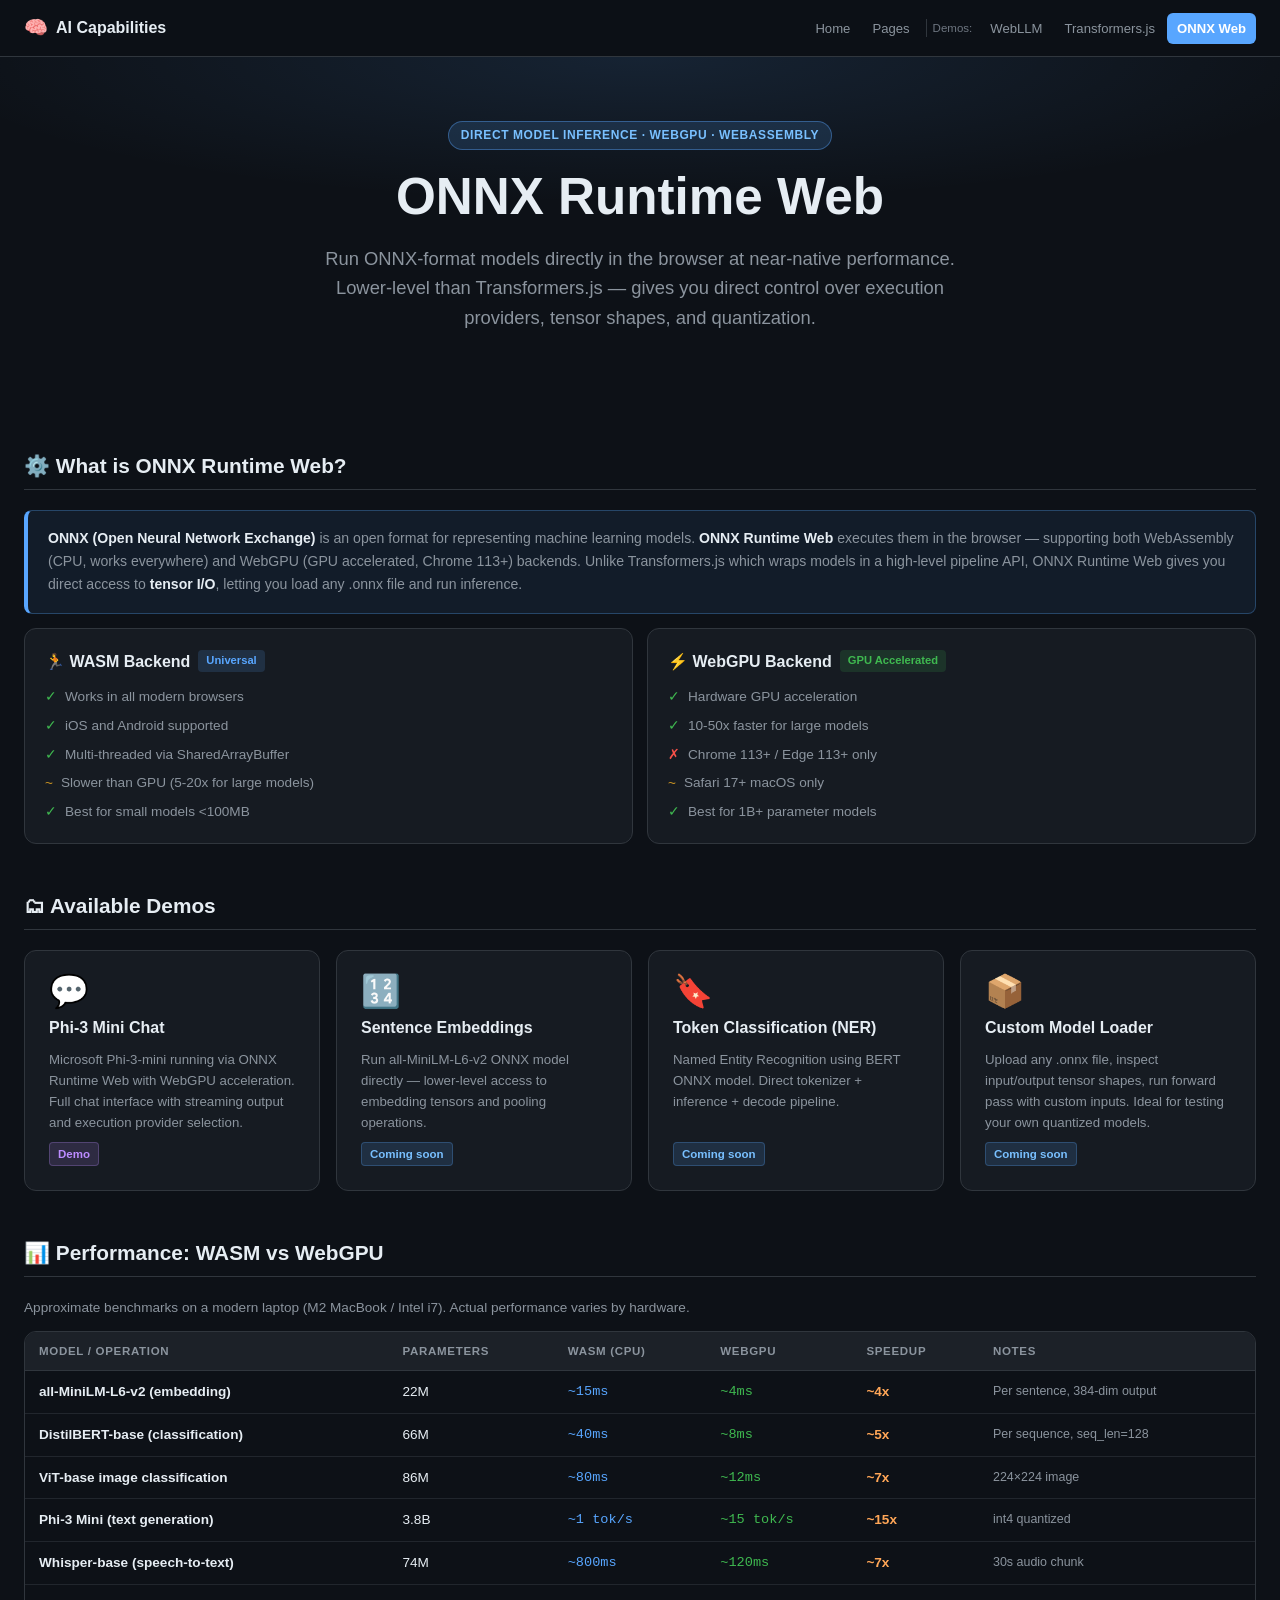
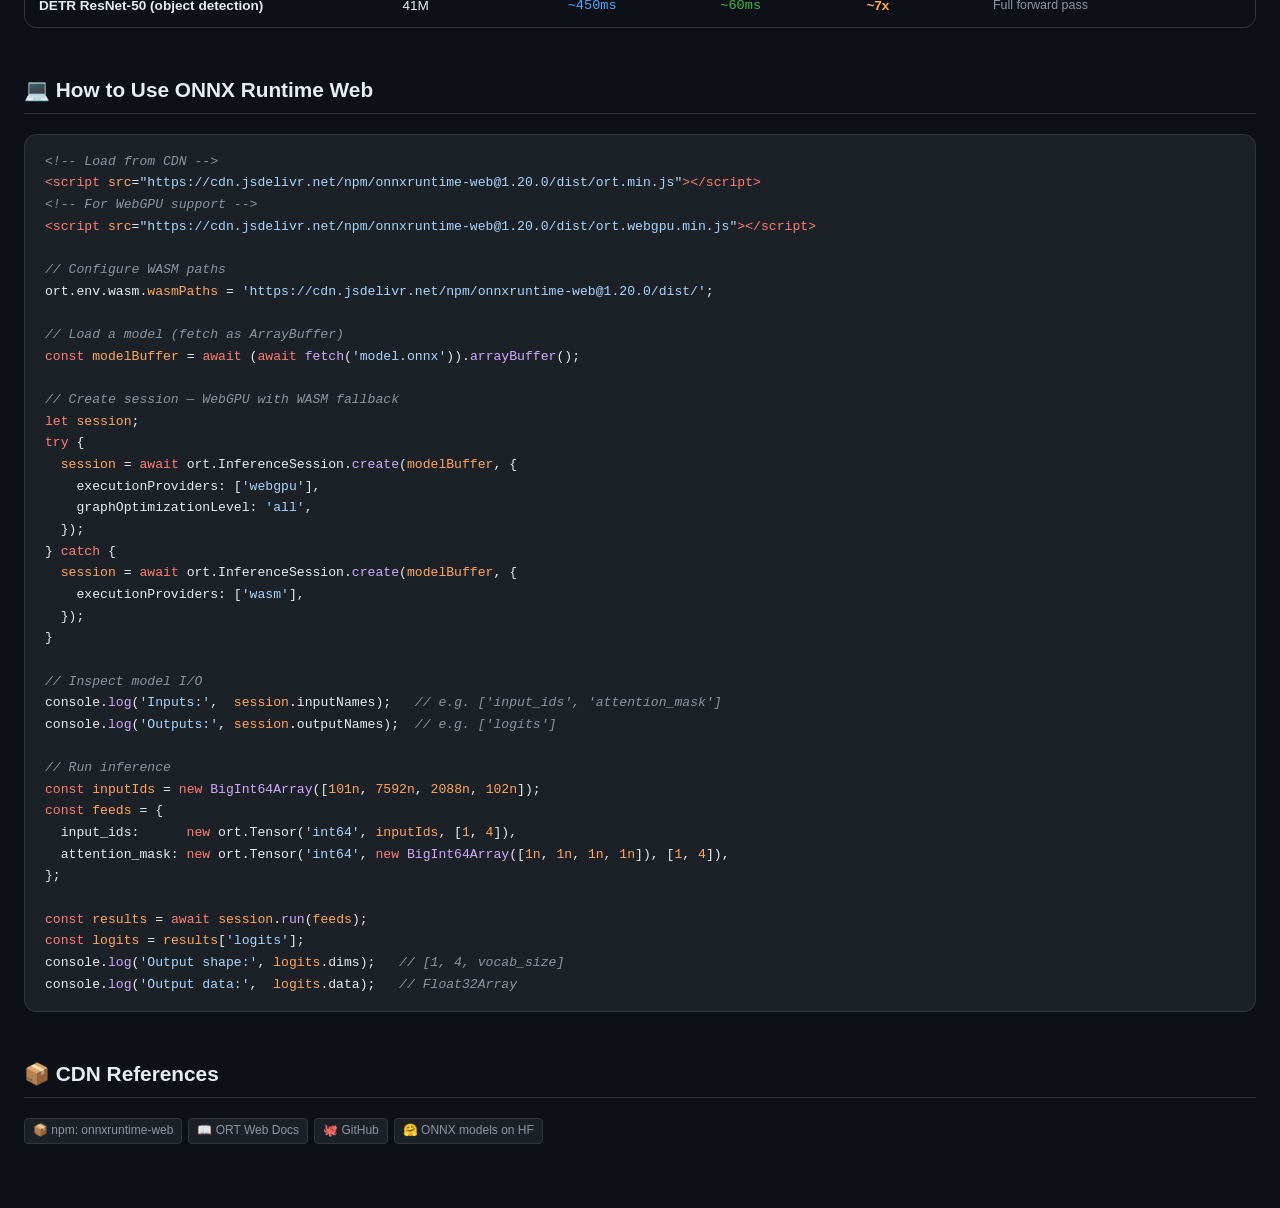
==== demos/onnx-web/index.html @ 5829d536 "Add exhaustive AI capabilities catalog — 120 models, browser demos, AGI roadmap - data/models.json: " ====
<!DOCTYPE html>
<html lang="en">
<head>
<meta charset="UTF-8">
<meta name="viewport" content="width=device-width, initial-scale=1.0">
<title>ONNX Runtime Web Demos — AI Capabilities</title>
<link rel="stylesheet" href="../../assets/css/styles.css">
<style>
  body { overflow-y: auto; }

  .provider-comparison {
    display: grid;
    grid-template-columns: 1fr 1fr;
    gap: 14px;
  }
  @media (max-width: 640px) { .provider-comparison { grid-template-columns: 1fr; } }

  .provider-card {
    background: var(--bg-card);
    border: 1px solid var(--border);
    border-radius: var(--radius-lg);
    padding: 20px;
  }
  .provider-card-title {
    font-size: 1rem;
    font-weight: 700;
    margin-bottom: 12px;
    display: flex;
    align-items: center;
    gap: 8px;
  }
  .provider-badge {
    display: inline-block;
    padding: 2px 8px;
    border-radius: 4px;
    font-size: .7rem;
    font-weight: 600;
  }
  .badge-wasm  { background: rgba(88,166,255,.15); color: var(--accent); }
  .badge-webgpu { background: rgba(63,185,80,.15); color: var(--green); }

  .perf-table-wrap {
    overflow-x: auto;
    border: 1px solid var(--border);
    border-radius: var(--radius-lg);
  }

  .perf-table {
    width: 100%;
    border-collapse: collapse;
    font-size: .85rem;
  }
  .perf-table thead th {
    background: var(--bg-card2);
    color: var(--text-muted);
    font-size: .72rem;
    font-weight: 600;
    text-transform: uppercase;
    letter-spacing: .06em;
    padding: 10px 14px;
    text-align: left;
    border-bottom: 1px solid var(--border);
    white-space: nowrap;
  }
  .perf-table tbody td {
    padding: 10px 14px;
    border-bottom: 1px solid var(--border-dim);
    color: var(--text);
    vertical-align: middle;
  }
  .perf-table tbody tr:last-child td { border-bottom: none; }
  .perf-table tbody tr:hover td { background: var(--bg-card2); }
  .perf-table td.op-col { font-weight: 600; }
  .perf-table td.wasm-col  { color: var(--accent); font-family: var(--mono); }
  .perf-table td.webgpu-col { color: var(--green); font-family: var(--mono); }
  .perf-table td.speedup-col { color: var(--orange); font-weight: 700; }

  .code-block pre {
    background: var(--bg-card2);
    border: 1px solid var(--border);
    border-radius: var(--radius-lg);
    padding: 16px 20px;
    overflow-x: auto;
    font-family: var(--mono);
    font-size: .82rem;
    color: var(--text);
    line-height: 1.65;
  }

  .kw   { color: #ff7b72; }
  .fn   { color: #d2a8ff; }
  .str  { color: #a5d6ff; }
  .cmt  { color: #8b949e; font-style: italic; }
  .var  { color: #ffa657; }
</style>
</head>
<body>

<nav class="navbar">
  <div class="navbar-inner">
    <a class="nav-brand" href="../../index.html">
      <span class="brand-icon">🧠</span> AI Capabilities
    </a>
    <div class="nav-links">
      <a class="nav-link" href="../../index.html">Home</a>
      <a class="nav-link" href="../../pages/">Pages</a>
      <span class="nav-demos-label">Demos:</span>
      <a class="nav-link" href="../webllm/index.html">WebLLM</a>
      <a class="nav-link" href="../transformers-js/index.html">Transformers.js</a>
      <a class="nav-link active" href="index.html">ONNX Web</a>
    </div>
  </div>
</nav>

<!-- Hero -->
<div class="hero">
  <div class="page-container" style="padding-top:0;padding-bottom:0">
    <div class="hero-badge">Direct Model Inference · WebGPU · WebAssembly</div>
    <h1 class="hero-title">ONNX Runtime Web</h1>
    <p class="hero-subtitle">
      Run ONNX-format models directly in the browser at near-native performance.
      Lower-level than Transformers.js — gives you direct control over execution providers,
      tensor shapes, and quantization.
    </p>
  </div>
</div>

<div class="page-container">

  <!-- What is ONNX Web -->
  <div class="section">
    <h2 class="section-title">⚙️ What is ONNX Runtime Web?</h2>
    <div class="info-box" style="margin-bottom:14px">
      <strong>ONNX (Open Neural Network Exchange)</strong> is an open format for representing machine learning models.
      <strong>ONNX Runtime Web</strong> executes them in the browser — supporting both
      WebAssembly (CPU, works everywhere) and WebGPU (GPU accelerated, Chrome 113+) backends.
      Unlike Transformers.js which wraps models in a high-level pipeline API, ONNX Runtime Web
      gives you direct access to <strong>tensor I/O</strong>, letting you load any .onnx file and run inference.
    </div>

    <div class="provider-comparison">
      <div class="provider-card">
        <div class="provider-card-title">
          <span>🏃 WASM Backend</span>
          <span class="provider-badge badge-wasm">Universal</span>
        </div>
        <ul style="list-style:none;display:flex;flex-direction:column;gap:7px">
          <li style="font-size:.85rem;color:var(--text-muted);display:flex;gap:8px"><span style="color:var(--green)">✓</span> Works in all modern browsers</li>
          <li style="font-size:.85rem;color:var(--text-muted);display:flex;gap:8px"><span style="color:var(--green)">✓</span> iOS and Android supported</li>
          <li style="font-size:.85rem;color:var(--text-muted);display:flex;gap:8px"><span style="color:var(--green)">✓</span> Multi-threaded via SharedArrayBuffer</li>
          <li style="font-size:.85rem;color:var(--text-muted);display:flex;gap:8px"><span style="color:var(--yellow)">~</span> Slower than GPU (5-20x for large models)</li>
          <li style="font-size:.85rem;color:var(--text-muted);display:flex;gap:8px"><span style="color:var(--green)">✓</span> Best for small models &lt;100MB</li>
        </ul>
      </div>

      <div class="provider-card">
        <div class="provider-card-title">
          <span>⚡ WebGPU Backend</span>
          <span class="provider-badge badge-webgpu">GPU Accelerated</span>
        </div>
        <ul style="list-style:none;display:flex;flex-direction:column;gap:7px">
          <li style="font-size:.85rem;color:var(--text-muted);display:flex;gap:8px"><span style="color:var(--green)">✓</span> Hardware GPU acceleration</li>
          <li style="font-size:.85rem;color:var(--text-muted);display:flex;gap:8px"><span style="color:var(--green)">✓</span> 10-50x faster for large models</li>
          <li style="font-size:.85rem;color:var(--text-muted);display:flex;gap:8px"><span style="color:var(--red)">✗</span> Chrome 113+ / Edge 113+ only</li>
          <li style="font-size:.85rem;color:var(--text-muted);display:flex;gap:8px"><span style="color:var(--yellow)">~</span> Safari 17+ macOS only</li>
          <li style="font-size:.85rem;color:var(--text-muted);display:flex;gap:8px"><span style="color:var(--green)">✓</span> Best for 1B+ parameter models</li>
        </ul>
      </div>
    </div>
  </div>

  <!-- Demos -->
  <div class="section">
    <h2 class="section-title">🗂 Available Demos</h2>
    <div class="card-grid">

      <div class="cat-card" style="cursor:pointer" onclick="location.href='phi-mini.html'">
        <div class="cat-card-icon">💬</div>
        <div class="cat-card-title">Phi-3 Mini Chat</div>
        <div class="cat-card-desc">
          Microsoft Phi-3-mini running via ONNX Runtime Web with WebGPU acceleration.
          Full chat interface with streaming output and execution provider selection.
        </div>
        <div class="cat-card-badge demo">Demo</div>
      </div>

      <a class="cat-card" href="#" onclick="return showCS('Sentence Embeddings')">
        <div class="cat-card-icon">🔢</div>
        <div class="cat-card-title">Sentence Embeddings</div>
        <div class="cat-card-desc">
          Run all-MiniLM-L6-v2 ONNX model directly — lower-level access to embedding tensors and pooling operations.
        </div>
        <div class="cat-card-badge">Coming soon</div>
      </a>

      <a class="cat-card" href="#" onclick="return showCS('Token Classification')">
        <div class="cat-card-icon">🔖</div>
        <div class="cat-card-title">Token Classification (NER)</div>
        <div class="cat-card-desc">
          Named Entity Recognition using BERT ONNX model. Direct tokenizer + inference + decode pipeline.
        </div>
        <div class="cat-card-badge">Coming soon</div>
      </a>

      <a class="cat-card" href="#" onclick="return showCS('Custom Model Loader')">
        <div class="cat-card-icon">📦</div>
        <div class="cat-card-title">Custom Model Loader</div>
        <div class="cat-card-desc">
          Upload any .onnx file, inspect input/output tensor shapes, run forward pass with custom inputs.
          Ideal for testing your own quantized models.
        </div>
        <div class="cat-card-badge">Coming soon</div>
      </a>

    </div>
  </div>

  <!-- Performance comparison table -->
  <div class="section">
    <h2 class="section-title">📊 Performance: WASM vs WebGPU</h2>
    <p style="font-size:.85rem;color:var(--text-muted);margin-bottom:12px">
      Approximate benchmarks on a modern laptop (M2 MacBook / Intel i7). Actual performance varies by hardware.
    </p>
    <div class="perf-table-wrap">
      <table class="perf-table">
        <thead>
          <tr>
            <th>Model / Operation</th>
            <th>Parameters</th>
            <th class="wasm-col">WASM (CPU)</th>
            <th class="webgpu-col">WebGPU</th>
            <th class="speedup-col">Speedup</th>
            <th>Notes</th>
          </tr>
        </thead>
        <tbody>
          <tr>
            <td class="op-col">all-MiniLM-L6-v2 (embedding)</td>
            <td>22M</td>
            <td class="wasm-col">~15ms</td>
            <td class="webgpu-col">~4ms</td>
            <td class="speedup-col">~4x</td>
            <td style="font-size:.78rem;color:var(--text-muted)">Per sentence, 384-dim output</td>
          </tr>
          <tr>
            <td class="op-col">DistilBERT-base (classification)</td>
            <td>66M</td>
            <td class="wasm-col">~40ms</td>
            <td class="webgpu-col">~8ms</td>
            <td class="speedup-col">~5x</td>
            <td style="font-size:.78rem;color:var(--text-muted)">Per sequence, seq_len=128</td>
          </tr>
          <tr>
            <td class="op-col">ViT-base image classification</td>
            <td>86M</td>
            <td class="wasm-col">~80ms</td>
            <td class="webgpu-col">~12ms</td>
            <td class="speedup-col">~7x</td>
            <td style="font-size:.78rem;color:var(--text-muted)">224×224 image</td>
          </tr>
          <tr>
            <td class="op-col">Phi-3 Mini (text generation)</td>
            <td>3.8B</td>
            <td class="wasm-col">~1 tok/s</td>
            <td class="webgpu-col">~15 tok/s</td>
            <td class="speedup-col">~15x</td>
            <td style="font-size:.78rem;color:var(--text-muted)">int4 quantized</td>
          </tr>
          <tr>
            <td class="op-col">Whisper-base (speech-to-text)</td>
            <td>74M</td>
            <td class="wasm-col">~800ms</td>
            <td class="webgpu-col">~120ms</td>
            <td class="speedup-col">~7x</td>
            <td style="font-size:.78rem;color:var(--text-muted)">30s audio chunk</td>
          </tr>
          <tr>
            <td class="op-col">DETR ResNet-50 (object detection)</td>
            <td>41M</td>
            <td class="wasm-col">~450ms</td>
            <td class="webgpu-col">~60ms</td>
            <td class="speedup-col">~7x</td>
            <td style="font-size:.78rem;color:var(--text-muted)">Full forward pass</td>
          </tr>
        </tbody>
      </table>
    </div>
  </div>

  <!-- Code snippet -->
  <div class="section">
    <h2 class="section-title">💻 How to Use ONNX Runtime Web</h2>

    <div class="code-block">
      <pre><span class="cmt">&lt;!-- Load from CDN --&gt;</span>
<span class="kw">&lt;script</span> <span class="var">src</span>=<span class="str">"https://cdn.jsdelivr.net/npm/onnxruntime-web@1.20.0/dist/ort.min.js"</span><span class="kw">&gt;&lt;/script&gt;</span>
<span class="cmt">&lt;!-- For WebGPU support --&gt;</span>
<span class="kw">&lt;script</span> <span class="var">src</span>=<span class="str">"https://cdn.jsdelivr.net/npm/onnxruntime-web@1.20.0/dist/ort.webgpu.min.js"</span><span class="kw">&gt;&lt;/script&gt;</span>

<span class="cmt">// Configure WASM paths</span>
ort.env.wasm.<span class="var">wasmPaths</span> = <span class="str">'https://cdn.jsdelivr.net/npm/onnxruntime-web@1.20.0/dist/'</span>;

<span class="cmt">// Load a model (fetch as ArrayBuffer)</span>
<span class="kw">const</span> <span class="var">modelBuffer</span> = <span class="kw">await</span> (<span class="kw">await</span> <span class="fn">fetch</span>(<span class="str">'model.onnx'</span>)).<span class="fn">arrayBuffer</span>();

<span class="cmt">// Create session — WebGPU with WASM fallback</span>
<span class="kw">let</span> <span class="var">session</span>;
<span class="kw">try</span> {
  <span class="var">session</span> = <span class="kw">await</span> ort.InferenceSession.<span class="fn">create</span>(<span class="var">modelBuffer</span>, {
    executionProviders: [<span class="str">'webgpu'</span>],
    graphOptimizationLevel: <span class="str">'all'</span>,
  });
} <span class="kw">catch</span> {
  <span class="var">session</span> = <span class="kw">await</span> ort.InferenceSession.<span class="fn">create</span>(<span class="var">modelBuffer</span>, {
    executionProviders: [<span class="str">'wasm'</span>],
  });
}

<span class="cmt">// Inspect model I/O</span>
console.<span class="fn">log</span>(<span class="str">'Inputs:'</span>,  <span class="var">session</span>.inputNames);   <span class="cmt">// e.g. ['input_ids', 'attention_mask']</span>
console.<span class="fn">log</span>(<span class="str">'Outputs:'</span>, <span class="var">session</span>.outputNames);  <span class="cmt">// e.g. ['logits']</span>

<span class="cmt">// Run inference</span>
<span class="kw">const</span> <span class="var">inputIds</span> = <span class="kw">new</span> <span class="fn">BigInt64Array</span>([<span class="var">101n</span>, <span class="var">7592n</span>, <span class="var">2088n</span>, <span class="var">102n</span>]);
<span class="kw">const</span> <span class="var">feeds</span> = {
  input_ids:      <span class="kw">new</span> ort.Tensor(<span class="str">'int64'</span>, <span class="var">inputIds</span>, [<span class="var">1</span>, <span class="var">4</span>]),
  attention_mask: <span class="kw">new</span> ort.Tensor(<span class="str">'int64'</span>, <span class="kw">new</span> <span class="fn">BigInt64Array</span>([<span class="var">1n</span>, <span class="var">1n</span>, <span class="var">1n</span>, <span class="var">1n</span>]), [<span class="var">1</span>, <span class="var">4</span>]),
};

<span class="kw">const</span> <span class="var">results</span> = <span class="kw">await</span> <span class="var">session</span>.<span class="fn">run</span>(<span class="var">feeds</span>);
<span class="kw">const</span> <span class="var">logits</span> = <span class="var">results</span>[<span class="str">'logits'</span>];
console.<span class="fn">log</span>(<span class="str">'Output shape:'</span>, <span class="var">logits</span>.dims);   <span class="cmt">// [1, 4, vocab_size]</span>
console.<span class="fn">log</span>(<span class="str">'Output data:'</span>,  <span class="var">logits</span>.data);   <span class="cmt">// Float32Array</span></pre>
    </div>
  </div>

  <!-- CDN links -->
  <div class="section">
    <h2 class="section-title">📦 CDN References</h2>
    <div class="link-row">
      <a class="link-chip" href="https://www.npmjs.com/package/onnxruntime-web" target="_blank">📦 npm: onnxruntime-web</a>
      <a class="link-chip" href="https://onnxruntime.ai/docs/tutorials/web/" target="_blank">📖 ORT Web Docs</a>
      <a class="link-chip" href="https://github.com/microsoft/onnxruntime" target="_blank">🐙 GitHub</a>
      <a class="link-chip" href="https://huggingface.co/models?library=onnx" target="_blank">🤗 ONNX models on HF</a>
    </div>
  </div>

</div>

<script>
function showCS(name) {
  alert(name + " demo coming soon!");
  return false;
}
</script>
</body>
</html>
---- assets/css/styles.css ----
/* ============================================================
   AI Capabilities Catalog — Global Stylesheet
   ============================================================ */

/* ---------- Reset & base ---------- */
*, *::before, *::after { box-sizing: border-box; margin: 0; padding: 0; }

:root {
  --bg:          #0d1117;
  --bg-card:     #161b22;
  --bg-card2:    #1c2128;
  --border:      #30363d;
  --border-dim:  #21262d;
  --accent:      #58a6ff;
  --accent2:     #79c0ff;
  --accent3:     #a5d6ff;
  --green:       #3fb950;
  --green-dim:   #238636;
  --red:         #f85149;
  --yellow:      #d29922;
  --purple:      #bc8cff;
  --orange:      #ffa657;
  --text:        #e6edf3;
  --text-muted:  #8b949e;
  --text-dim:    #6e7681;
  --radius:      8px;
  --radius-lg:   12px;
  --shadow:      0 4px 24px rgba(0,0,0,.5);
  --font:        -apple-system, BlinkMacSystemFont, "Segoe UI", Helvetica, Arial, sans-serif;
  --mono:        "SFMono-Regular", Consolas, "Liberation Mono", Menlo, monospace;
}

html { scroll-behavior: smooth; }

body {
  background: var(--bg);
  color: var(--text);
  font-family: var(--font);
  font-size: 14px;
  line-height: 1.6;
  min-height: 100vh;
}

a { color: var(--accent); text-decoration: none; }
a:hover { text-decoration: underline; color: var(--accent2); }

h1, h2, h3, h4, h5 { font-weight: 600; line-height: 1.3; }

/* ---------- Layout ---------- */
.page-container {
  max-width: 1440px;
  margin: 0 auto;
  padding: 0 24px 64px;
}

.section {
  margin-top: 48px;
}

.section-title {
  font-size: 1.3rem;
  font-weight: 600;
  color: var(--text);
  margin-bottom: 20px;
  padding-bottom: 10px;
  border-bottom: 1px solid var(--border);
  display: flex;
  align-items: center;
  gap: 8px;
}

/* ---------- Navbar ---------- */
.navbar {
  background: rgba(13,17,23,.95);
  border-bottom: 1px solid var(--border);
  backdrop-filter: blur(12px);
  position: sticky;
  top: 0;
  z-index: 100;
  padding: 0 24px;
}

.navbar-inner {
  max-width: 1440px;
  margin: 0 auto;
  display: flex;
  align-items: center;
  justify-content: space-between;
  height: 56px;
  gap: 16px;
}

.nav-brand {
  font-size: 1rem;
  font-weight: 700;
  color: var(--text);
  white-space: nowrap;
  text-decoration: none;
  display: flex;
  align-items: center;
  gap: 8px;
}

.nav-brand span.brand-icon { font-size: 1.2rem; }

.nav-links {
  display: flex;
  align-items: center;
  gap: 2px;
  flex-wrap: wrap;
  list-style: none;
}

.nav-link {
  color: var(--text-muted);
  font-size: .82rem;
  padding: 5px 10px;
  border-radius: 6px;
  transition: background .15s, color .15s;
  white-space: nowrap;
  text-decoration: none;
}

.nav-link:hover { background: var(--bg-card2); color: var(--text); text-decoration: none; }
.nav-link.active { background: var(--accent); color: #fff; font-weight: 600; }

.nav-demos-label {
  font-size: .72rem;
  color: var(--text-dim);
  padding: 0 6px;
  border-left: 1px solid var(--border);
  margin-left: 4px;
}

/* ---------- Hero ---------- */
.hero {
  padding: 64px 0 48px;
  text-align: center;
  background: radial-gradient(ellipse 80% 60% at 50% 0%, rgba(88,166,255,.12) 0%, transparent 70%);
}

.hero-badge {
  display: inline-block;
  background: rgba(88,166,255,.15);
  border: 1px solid rgba(88,166,255,.4);
  color: var(--accent2);
  font-size: .75rem;
  font-weight: 600;
  padding: 4px 12px;
  border-radius: 20px;
  margin-bottom: 16px;
  letter-spacing: .05em;
  text-transform: uppercase;
}

.hero-title {
  font-size: clamp(2rem, 5vw, 3.2rem);
  font-weight: 700;
  line-height: 1.2;
  margin-bottom: 16px;
}

.hero-subtitle {
  font-size: clamp(.95rem, 2vw, 1.15rem);
  color: var(--text-muted);
  max-width: 680px;
  margin: 0 auto 24px;
}

.hero-actions {
  display: flex;
  justify-content: center;
  gap: 12px;
  flex-wrap: wrap;
  margin-top: 24px;
}

.btn {
  display: inline-flex;
  align-items: center;
  gap: 6px;
  padding: 10px 20px;
  border-radius: var(--radius);
  font-size: .875rem;
  font-weight: 600;
  cursor: pointer;
  border: none;
  transition: filter .15s, transform .1s;
  text-decoration: none;
}

.btn:hover { filter: brightness(1.1); text-decoration: none; }
.btn:active { transform: scale(.97); }

.btn-primary { background: var(--accent); color: #fff; }
.btn-secondary { background: var(--bg-card2); color: var(--text); border: 1px solid var(--border); }

/* ---------- Text gradient ---------- */
.text-gradient {
  background: linear-gradient(135deg, var(--accent) 0%, var(--purple) 50%, var(--orange) 100%);
  -webkit-background-clip: text;
  -webkit-text-fill-color: transparent;
  background-clip: text;
}

/* ---------- Stats ---------- */
.stats-grid {
  display: grid;
  grid-template-columns: repeat(auto-fit, minmax(140px, 1fr));
  gap: 16px;
}

.stat-card {
  background: var(--bg-card);
  border: 1px solid var(--border);
  border-radius: var(--radius-lg);
  padding: 20px 16px;
  text-align: center;
  transition: border-color .2s;
}

.stat-card:hover { border-color: var(--accent); }

.stat-number {
  font-size: 2rem;
  font-weight: 700;
  color: var(--accent);
  line-height: 1;
  margin-bottom: 6px;
}

.stat-label {
  font-size: .78rem;
  color: var(--text-muted);
  text-transform: uppercase;
  letter-spacing: .05em;
}

/* ---------- Card grid (quick access) ---------- */
.card-grid {
  display: grid;
  grid-template-columns: repeat(auto-fill, minmax(240px, 1fr));
  gap: 16px;
}

.cat-card {
  background: var(--bg-card);
  border: 1px solid var(--border);
  border-radius: var(--radius-lg);
  padding: 24px;
  transition: border-color .2s, transform .15s;
  text-decoration: none;
  display: flex;
  flex-direction: column;
  gap: 8px;
}

.cat-card:hover { border-color: var(--accent); transform: translateY(-2px); text-decoration: none; }

.cat-card-icon { font-size: 2rem; line-height: 1; }
.cat-card-title { font-size: 1rem; font-weight: 600; color: var(--text); }
.cat-card-desc { font-size: .83rem; color: var(--text-muted); }
.cat-card-badge {
  margin-top: auto;
  align-self: flex-start;
  font-size: .72rem;
  font-weight: 600;
  padding: 2px 8px;
  border-radius: 4px;
  background: rgba(88,166,255,.15);
  color: var(--accent2);
  border: 1px solid rgba(88,166,255,.25);
}
.cat-card-badge.demo { background: rgba(188,140,255,.15); color: var(--purple); border-color: rgba(188,140,255,.25); }
.cat-card-badge.green { background: rgba(63,185,80,.15); color: var(--green); border-color: rgba(63,185,80,.25); }

/* ---------- Filters ---------- */
.filter-bar {
  background: var(--bg-card);
  border: 1px solid var(--border);
  border-radius: var(--radius-lg);
  padding: 16px 20px;
  display: flex;
  flex-wrap: wrap;
  gap: 16px;
  align-items: center;
}

.filter-section {
  display: flex;
  align-items: center;
  gap: 8px;
  flex-wrap: wrap;
}

.filter-label {
  font-size: .75rem;
  font-weight: 600;
  color: var(--text-muted);
  text-transform: uppercase;
  letter-spacing: .06em;
  white-space: nowrap;
}

.filter-chips {
  display: flex;
  gap: 6px;
  flex-wrap: wrap;
}

.filter-chip {
  background: var(--bg-card2);
  border: 1px solid var(--border);
  color: var(--text-muted);
  font-size: .78rem;
  font-weight: 500;
  padding: 4px 12px;
  border-radius: 20px;
  cursor: pointer;
  transition: all .15s;
  user-select: none;
}

.filter-chip:hover { border-color: var(--accent); color: var(--accent); }
.filter-chip.active { background: var(--accent); border-color: var(--accent); color: #fff; font-weight: 600; }

.search-wrapper {
  margin-left: auto;
  position: relative;
}

.search-wrapper::before {
  content: "⌕";
  position: absolute;
  left: 10px;
  top: 50%;
  transform: translateY(-50%);
  color: var(--text-dim);
  font-size: 1rem;
  pointer-events: none;
}

.search-input {
  background: var(--bg-card2);
  border: 1px solid var(--border);
  color: var(--text);
  font-size: .875rem;
  padding: 7px 12px 7px 30px;
  border-radius: var(--radius);
  width: 220px;
  transition: border-color .15s;
  font-family: var(--font);
}

.search-input::placeholder { color: var(--text-dim); }
.search-input:focus { outline: none; border-color: var(--accent); }

/* ---------- Table ---------- */
.table-wrapper {
  overflow-x: auto;
  border: 1px solid var(--border);
  border-radius: var(--radius-lg);
}

.catalog-table {
  width: 100%;
  border-collapse: collapse;
  font-size: .82rem;
}

.catalog-table thead th {
  background: var(--bg-card2);
  color: var(--text-muted);
  font-weight: 600;
  font-size: .72rem;
  text-transform: uppercase;
  letter-spacing: .06em;
  padding: 11px 14px;
  text-align: left;
  border-bottom: 1px solid var(--border);
  white-space: nowrap;
  position: sticky;
  top: 56px;
  z-index: 10;
  cursor: pointer;
  user-select: none;
}

.catalog-table thead th:hover { color: var(--text); background: var(--bg-card); }
.catalog-table thead th .sort-icon { margin-left: 4px; opacity: .4; }
.catalog-table thead th.sort-asc .sort-icon, .catalog-table thead th.sort-desc .sort-icon { opacity: 1; color: var(--accent); }

.catalog-table tbody tr { border-bottom: 1px solid var(--border-dim); transition: background .1s; }
.catalog-table tbody tr:last-child { border-bottom: none; }
.catalog-table tbody tr:hover { background: var(--bg-card2); }

.catalog-table td {
  padding: 10px 14px;
  vertical-align: top;
  color: var(--text);
}

.catalog-table td .model-name { font-weight: 600; color: var(--text); }
.catalog-table td .model-org  { font-size: .78rem; color: var(--text-muted); margin-top: 2px; }
.catalog-table td .model-desc { font-size: .78rem; color: var(--text-dim); margin-top: 2px; max-width: 280px; }

.catalog-table td code {
  font-family: var(--mono);
  font-size: .78rem;
  background: var(--bg-card2);
  padding: 1px 5px;
  border-radius: 4px;
  color: var(--orange);
}

/* ---------- Tags ---------- */
.tag {
  display: inline-block;
  font-size: .7rem;
  font-weight: 600;
  padding: 2px 7px;
  border-radius: 4px;
  margin: 1px 2px 1px 0;
  vertical-align: middle;
  white-space: nowrap;
}

.tag-open-source { background: rgba(63,185,80,.18); color: #56d364; border: 1px solid rgba(63,185,80,.35); }
.tag-proprietary  { background: rgba(248,81,73,.15); color: #ff7b72; border: 1px solid rgba(248,81,73,.3); }
.tag-mobile       { background: rgba(88,166,255,.15); color: var(--accent2); border: 1px solid rgba(88,166,255,.3); }
.tag-desktop      { background: rgba(188,140,255,.15); color: var(--purple); border: 1px solid rgba(188,140,255,.3); }
.tag-datacenter   { background: rgba(255,166,87,.15); color: var(--orange); border: 1px solid rgba(255,166,87,.3); }
.tag-edge         { background: rgba(210,153,34,.18); color: #e3b341; border: 1px solid rgba(210,153,34,.3); }
.tag-api          { background: rgba(139,148,158,.15); color: #c9d1d9; border: 1px solid rgba(139,148,158,.3); }

/* ---------- Badges ---------- */
.badge-yes { color: var(--green); font-weight: 700; }
.badge-no  { color: var(--text-dim); }
.badge-partial { color: var(--yellow); font-weight: 600; }

/* ---------- Info / warning boxes ---------- */
.info-box {
  background: rgba(88,166,255,.08);
  border: 1px solid rgba(88,166,255,.3);
  border-left: 4px solid var(--accent);
  border-radius: var(--radius);
  padding: 16px 20px;
  font-size: .88rem;
  color: var(--text-muted);
  line-height: 1.65;
}

.warn-box {
  background: rgba(248,81,73,.08);
  border: 1px solid rgba(248,81,73,.3);
  border-left: 4px solid var(--red);
  border-radius: var(--radius);
  padding: 16px 20px;
  font-size: .88rem;
  color: var(--text-muted);
}

.warn-box strong, .info-box strong { color: var(--text); }

.tip-box {
  background: rgba(63,185,80,.07);
  border: 1px solid rgba(63,185,80,.3);
  border-left: 4px solid var(--green);
  border-radius: var(--radius);
  padding: 16px 20px;
  font-size: .88rem;
  color: var(--text-muted);
}

/* ---------- Feature card grid ---------- */
.feature-grid {
  display: grid;
  grid-template-columns: repeat(auto-fill, minmax(200px, 1fr));
  gap: 16px;
}

.feature-card {
  background: var(--bg-card);
  border: 1px solid var(--border);
  border-radius: var(--radius-lg);
  padding: 20px;
}

.feature-card-icon { font-size: 1.8rem; margin-bottom: 10px; }
.feature-card-title { font-weight: 600; margin-bottom: 6px; font-size: .95rem; }
.feature-card-desc { font-size: .82rem; color: var(--text-muted); line-height: 1.5; }

/* ---------- Two-column comparison ---------- */
.compare-grid {
  display: grid;
  grid-template-columns: 1fr 1fr;
  gap: 16px;
}

@media (max-width: 640px) { .compare-grid { grid-template-columns: 1fr; } }

.compare-col {
  background: var(--bg-card);
  border: 1px solid var(--border);
  border-radius: var(--radius-lg);
  padding: 20px;
}

.compare-col h3 { margin-bottom: 12px; font-size: 1rem; }
.compare-col ul { list-style: none; display: flex; flex-direction: column; gap: 7px; }
.compare-col ul li { font-size: .85rem; color: var(--text-muted); display: flex; align-items: flex-start; gap: 8px; }
.compare-col ul li::before { content: "•"; color: var(--accent); flex-shrink: 0; margin-top: 1px; }

/* ---------- Hardware tier table ---------- */
.tier-table {
  width: 100%;
  border-collapse: collapse;
  font-size: .85rem;
}

.tier-table th, .tier-table td {
  padding: 10px 14px;
  text-align: left;
  border-bottom: 1px solid var(--border-dim);
}

.tier-table th {
  background: var(--bg-card2);
  font-size: .72rem;
  font-weight: 600;
  text-transform: uppercase;
  letter-spacing: .05em;
  color: var(--text-muted);
}

.tier-table tr:hover td { background: var(--bg-card2); }
.tier-table td:first-child { font-weight: 600; color: var(--accent); }

/* ---------- Pipeline diagram ---------- */
.pipeline {
  display: flex;
  flex-direction: column;
  gap: 4px;
}

.pipeline-layer {
  background: var(--bg-card);
  border: 1px solid var(--border);
  border-radius: var(--radius);
  padding: 14px 18px;
  display: flex;
  align-items: flex-start;
  gap: 16px;
}

.pipeline-layer-num {
  background: var(--accent);
  color: #fff;
  font-size: .72rem;
  font-weight: 700;
  width: 24px;
  height: 24px;
  border-radius: 50%;
  display: flex;
  align-items: center;
  justify-content: center;
  flex-shrink: 0;
  margin-top: 1px;
}

.pipeline-layer-title { font-weight: 600; font-size: .92rem; margin-bottom: 4px; }
.pipeline-layer-desc  { font-size: .82rem; color: var(--text-muted); }
.pipeline-layer-models { display: flex; flex-wrap: wrap; gap: 5px; margin-top: 8px; }

.pipeline-arrow {
  text-align: center;
  color: var(--text-dim);
  font-size: 1.2rem;
  line-height: 1;
  margin: 2px 0;
}

/* ---------- Capability table (AGI roadmap) ---------- */
.cap-table {
  width: 100%;
  border-collapse: collapse;
  font-size: .85rem;
}

.cap-table th {
  background: var(--bg-card2);
  font-size: .72rem;
  font-weight: 600;
  text-transform: uppercase;
  letter-spacing: .05em;
  color: var(--text-muted);
  padding: 10px 14px;
  text-align: left;
  border-bottom: 1px solid var(--border);
}

.cap-table td {
  padding: 10px 14px;
  border-bottom: 1px solid var(--border-dim);
  vertical-align: top;
  color: var(--text);
}

.cap-table tr:hover td { background: var(--bg-card2); }
.cap-table td:first-child { font-weight: 600; }
.cap-table td.limitation { color: var(--text-muted); font-size: .8rem; }

/* ---------- Gap cards ---------- */
.gap-grid {
  display: grid;
  grid-template-columns: repeat(auto-fill, minmax(260px, 1fr));
  gap: 14px;
}

.gap-card {
  background: rgba(248,81,73,.06);
  border: 1px solid rgba(248,81,73,.2);
  border-radius: var(--radius);
  padding: 16px 18px;
}

.gap-card-title { font-weight: 600; color: var(--red); margin-bottom: 6px; font-size: .92rem; }
.gap-card-desc  { font-size: .82rem; color: var(--text-muted); line-height: 1.5; }

/* ---------- Research cards ---------- */
.research-grid {
  display: grid;
  grid-template-columns: repeat(auto-fill, minmax(220px, 1fr));
  gap: 14px;
}

.research-card {
  background: rgba(188,140,255,.06);
  border: 1px solid rgba(188,140,255,.2);
  border-radius: var(--radius);
  padding: 16px 18px;
}

.research-card-title { font-weight: 600; color: var(--purple); margin-bottom: 6px; font-size: .9rem; }
.research-card-desc  { font-size: .82rem; color: var(--text-muted); line-height: 1.5; }

/* ---------- Loading / empty ---------- */
.loading-spinner {
  text-align: center;
  padding: 48px;
  color: var(--text-muted);
  font-size: .9rem;
}

.loading-spinner::before {
  content: "";
  display: block;
  width: 32px;
  height: 32px;
  border: 3px solid var(--border);
  border-top-color: var(--accent);
  border-radius: 50%;
  animation: spin .7s linear infinite;
  margin: 0 auto 12px;
}

@keyframes spin { to { transform: rotate(360deg); } }

.empty-state {
  text-align: center;
  padding: 64px 24px;
  color: var(--text-muted);
}

.empty-state .empty-icon { font-size: 3rem; margin-bottom: 12px; }
.empty-state p { font-size: .9rem; }

/* ---------- Footer ---------- */
.footer {
  margin-top: 80px;
  border-top: 1px solid var(--border);
  padding: 32px 24px;
  text-align: center;
  color: var(--text-dim);
  font-size: .8rem;
  max-width: 1440px;
  margin-left: auto;
  margin-right: auto;
}

.footer a { color: var(--text-muted); }
.footer a:hover { color: var(--accent); }

/* ---------- Mission text ---------- */
.mission-text {
  max-width: 840px;
  line-height: 1.8;
  color: var(--text-muted);
  font-size: .92rem;
}

.mission-text p + p { margin-top: 14px; }

/* ---------- Inline link chips ---------- */
.link-row { display: flex; flex-wrap: wrap; gap: 6px; }
.link-chip {
  display: inline-flex;
  align-items: center;
  gap: 4px;
  font-size: .75rem;
  padding: 2px 8px;
  border-radius: 4px;
  background: var(--bg-card2);
  border: 1px solid var(--border);
  color: var(--text-muted);
  text-decoration: none;
  transition: border-color .15s, color .15s;
}
.link-chip:hover { border-color: var(--accent); color: var(--accent); text-decoration: none; }

/* ============================================================
   Demo-specific styles (webllm / transformers-js / onnx-web)
   ============================================================ */

/* ---------- Demo layout ---------- */
.demo-layout {
  display: flex;
  height: calc(100vh - 56px);
  overflow: hidden;
}

.demo-sidebar {
  width: 300px;
  min-width: 260px;
  flex-shrink: 0;
  background: var(--bg-card);
  border-right: 1px solid var(--border);
  display: flex;
  flex-direction: column;
  overflow-y: auto;
  padding: 16px;
  gap: 14px;
}

.demo-main {
  flex: 1;
  display: flex;
  flex-direction: column;
  overflow: hidden;
  min-width: 0;
}

/* ---------- Model select section ---------- */
.model-select-section { display: flex; flex-direction: column; gap: 8px; }

.model-select {
  width: 100%;
  background: var(--bg-card2);
  border: 1px solid var(--border);
  border-radius: var(--radius);
  color: var(--text);
  padding: 8px 10px;
  font-size: .85rem;
  font-family: var(--font);
  outline: none;
  cursor: pointer;
  transition: border-color .15s;
  appearance: none;
  background-image: url("data:image/svg+xml,%3Csvg xmlns='http://www.w3.org/2000/svg' width='12' height='8' viewBox='0 0 12 8'%3E%3Cpath d='M1 1l5 5 5-5' stroke='%238b949e' stroke-width='1.5' fill='none' stroke-linecap='round'/%3E%3C/svg%3E");
  background-repeat: no-repeat;
  background-position: right 10px center;
  padding-right: 28px;
}
.model-select:focus { border-color: var(--accent); }
.model-select option { background: var(--bg-card); }

.load-btn {
  width: 100%;
  padding: 9px 14px;
  background: var(--accent);
  color: #fff;
  border: none;
  border-radius: var(--radius);
  font-family: var(--font);
  font-size: .875rem;
  font-weight: 600;
  cursor: pointer;
  transition: filter .15s;
  display: flex;
  align-items: center;
  justify-content: center;
  gap: 6px;
}
.load-btn:hover:not(:disabled) { filter: brightness(1.12); }
.load-btn:disabled { opacity: .4; cursor: not-allowed; }

/* ---------- Progress ---------- */
.progress-container { display: flex; flex-direction: column; gap: 5px; }

.progress-bar {
  width: 100%;
  height: 5px;
  background: var(--bg-card2);
  border-radius: 3px;
  overflow: hidden;
}

.progress-fill {
  height: 100%;
  background: linear-gradient(90deg, var(--accent), var(--purple));
  border-radius: 3px;
  transition: width .3s ease;
  width: 0%;
}

.progress-label {
  font-size: .75rem;
  color: var(--text-muted);
  white-space: nowrap;
  overflow: hidden;
  text-overflow: ellipsis;
}

/* ---------- Status row ---------- */
.status-row {
  display: flex;
  align-items: center;
  gap: 7px;
}

.status-dot {
  width: 8px;
  height: 8px;
  border-radius: 50%;
  background: var(--text-dim);
  flex-shrink: 0;
  transition: background .2s;
}
.status-dot.idle       { background: var(--text-dim); }
.status-dot.loading    { background: var(--yellow); animation: dot-pulse 1s infinite; }
.status-dot.ready      { background: var(--green); }
.status-dot.generating { background: var(--accent); animation: dot-pulse .7s infinite; }
.status-dot.error      { background: var(--red); }

@keyframes dot-pulse { 0%,100%{opacity:1} 50%{opacity:.3} }

.status-text { font-size: .82rem; color: var(--text-muted); }

/* ---------- Chat container ---------- */
.chat-container {
  display: flex;
  flex-direction: column;
  height: 100%;
  overflow: hidden;
}

.chat-messages {
  flex: 1;
  overflow-y: auto;
  padding: 16px;
  display: flex;
  flex-direction: column;
  gap: 12px;
}

.message {
  display: flex;
  flex-direction: column;
  max-width: 78%;
}
.message.user      { align-self: flex-end; align-items: flex-end; }
.message.assistant { align-self: flex-start; align-items: flex-start; }

.message-bubble {
  padding: 10px 14px;
  border-radius: 14px;
  font-size: .88rem;
  line-height: 1.65;
  word-break: break-word;
  white-space: pre-wrap;
}

.message.user .message-bubble {
  background: var(--accent);
  color: #fff;
  border-bottom-right-radius: 4px;
}
.message.assistant .message-bubble {
  background: var(--bg-card2);
  border: 1px solid var(--border);
  color: var(--text);
  border-bottom-left-radius: 4px;
}

.message-meta {
  font-size: .7rem;
  color: var(--text-dim);
  margin-top: 3px;
  padding: 0 3px;
}

/* Streaming cursor */
.typing-cursor::after {
  content: '▋';
  animation: cursor-blink .7s infinite;
  color: var(--accent);
}
@keyframes cursor-blink { 0%,100%{opacity:1} 50%{opacity:0} }

/* ---------- Chat input area ---------- */
.chat-input-area {
  display: flex;
  gap: 8px;
  align-items: flex-end;
  padding: 12px 16px;
  border-top: 1px solid var(--border);
  background: var(--bg-card);
}

.chat-input {
  flex: 1;
  max-height: 120px;
  min-height: 42px;
  background: var(--bg-card2);
  border: 1px solid var(--border);
  border-radius: var(--radius);
  color: var(--text);
  font-size: .875rem;
  font-family: var(--font);
  padding: 10px 12px;
  resize: none;
  outline: none;
  transition: border-color .15s;
  line-height: 1.5;
}
.chat-input:focus { border-color: var(--accent); }

.send-btn {
  width: 40px;
  height: 40px;
  background: var(--accent);
  color: #fff;
  border: none;
  border-radius: var(--radius);
  cursor: pointer;
  font-size: 1.1rem;
  flex-shrink: 0;
  transition: filter .15s;
  display: flex;
  align-items: center;
  justify-content: center;
}
.send-btn:hover:not(:disabled) { filter: brightness(1.15); }
.send-btn:disabled { opacity: .4; cursor: not-allowed; }

/* ---------- Token stats ---------- */
.token-stats-row { display: flex; flex-direction: column; gap: 5px; }

.token-stat {
  display: flex;
  justify-content: space-between;
  font-size: .78rem;
}
.token-stat span:first-child { color: var(--text-muted); }
.token-stat span:last-child  { color: var(--text); font-weight: 600; font-family: var(--mono); }

/* ---------- WebGPU warning ---------- */
.webgpu-warning {
  background: rgba(248,81,73,.07);
  border: 1px solid rgba(248,81,73,.3);
  border-radius: var(--radius);
  padding: 12px 14px;
  font-size: .82rem;
  color: #ff7b72;
  display: flex;
  gap: 8px;
  align-items: flex-start;
  margin: 12px 16px 0;
}
.webgpu-warning .icon { flex-shrink: 0; }

/* ---------- Sidebar helpers ---------- */
.sidebar-section { display: flex; flex-direction: column; gap: 7px; }

.sidebar-label {
  font-size: .7rem;
  font-weight: 600;
  color: var(--text-muted);
  text-transform: uppercase;
  letter-spacing: .07em;
}

.sidebar-divider {
  border: none;
  border-top: 1px solid var(--border-dim);
  margin: 2px 0;
}

/* ---------- Sliders ---------- */
.slider-row { display: flex; flex-direction: column; gap: 4px; }
.slider-header { display: flex; justify-content: space-between; align-items: center; }
.slider-val { font-size: .78rem; font-weight: 600; color: var(--accent); font-family: var(--mono); }

input[type="range"] {
  -webkit-appearance: none;
  appearance: none;
  width: 100%;
  height: 4px;
  background: var(--border);
  border-radius: 2px;
  outline: none;
  cursor: pointer;
}
input[type="range"]::-webkit-slider-thumb {
  -webkit-appearance: none;
  width: 14px;
  height: 14px;
  border-radius: 50%;
  background: var(--accent);
  cursor: pointer;
}

/* ---------- Example prompts ---------- */
.example-prompts { display: flex; flex-direction: column; gap: 5px; }

.example-btn {
  background: var(--bg-card2);
  border: 1px solid var(--border);
  border-radius: 6px;
  padding: 6px 9px;
  font-size: .78rem;
  color: var(--text-muted);
  cursor: pointer;
  text-align: left;
  font-family: var(--font);
  transition: border-color .15s, color .15s;
  line-height: 1.4;
}
.example-btn:hover { border-color: var(--accent); color: var(--text); }

/* ---------- Model info ---------- */
.model-info-card {
  background: var(--bg-card2);
  border: 1px solid var(--border);
  border-radius: var(--radius);
  padding: 10px;
  font-size: .78rem;
  display: flex;
  flex-direction: column;
  gap: 4px;
}
.model-info-row { display: flex; justify-content: space-between; }
.model-info-row span:first-child { color: var(--text-muted); }
.model-info-row span:last-child  { color: var(--text); font-weight: 600; }

/* ---------- Benchmark bars (pure CSS) ---------- */
.bench-bar-row { display: flex; align-items: center; gap: 10px; margin-bottom: 6px; }
.bench-bar-label { width: 180px; font-size: .8rem; color: var(--text-muted); flex-shrink: 0; overflow: hidden; text-overflow: ellipsis; white-space: nowrap; }
.bench-bar-track { flex: 1; height: 16px; background: var(--bg-card2); border-radius: 8px; overflow: hidden; }
.bench-bar-fill  { height: 100%; border-radius: 8px; background: linear-gradient(90deg, var(--accent), var(--purple)); transition: width .5s ease; }
.bench-bar-value { width: 90px; font-size: .78rem; font-family: var(--mono); color: var(--text); text-align: right; flex-shrink: 0; }

/* ---------- Collapsible ---------- */
.collapsible-header {
  display: flex;
  justify-content: space-between;
  align-items: center;
  cursor: pointer;
  user-select: none;
}
.collapsible-arrow { font-size: .7rem; color: var(--text-dim); transition: transform .15s; }
.collapsible-arrow.open { transform: rotate(90deg); }

/* ---------- Tabs ---------- */
.tabs { display: flex; gap: 0; border-bottom: 2px solid var(--border); margin-bottom: 16px; overflow-x: auto; }
.tab-btn {
  background: none;
  border: none;
  padding: 9px 16px;
  font-family: var(--font);
  font-size: .85rem;
  font-weight: 600;
  color: var(--text-muted);
  cursor: pointer;
  border-bottom: 2px solid transparent;
  margin-bottom: -2px;
  white-space: nowrap;
  transition: color .15s, border-color .15s;
}
.tab-btn:hover { color: var(--text); }
.tab-btn.active { color: var(--accent); border-bottom-color: var(--accent); }

.tab-pane { display: none; }
.tab-pane.active { display: block; }

/* ---------- Drop zone ---------- */
.drop-zone {
  border: 2px dashed var(--border);
  border-radius: var(--radius-lg);
  padding: 40px 24px;
  text-align: center;
  cursor: pointer;
  transition: border-color .15s, background .15s;
  color: var(--text-muted);
  font-size: .88rem;
}
.drop-zone:hover, .drop-zone.drag-over { border-color: var(--accent); background: rgba(88,166,255,.05); color: var(--text); }
.drop-icon { font-size: 2.5rem; margin-bottom: 8px; }

/* ---------- Spinner ---------- */
.spinner {
  display: inline-block;
  width: 16px;
  height: 16px;
  border: 2px solid var(--border);
  border-top-color: var(--accent);
  border-radius: 50%;
  animation: spin .7s linear infinite;
  vertical-align: middle;
}

/* ---------- Similarity score ---------- */
.similarity-score {
  display: flex;
  align-items: center;
  gap: 16px;
  padding: 16px;
  background: var(--bg-card);
  border: 1px solid var(--border);
  border-radius: var(--radius-lg);
}
.similarity-value { font-size: 2.2rem; font-weight: 700; font-family: var(--mono); min-width: 5rem; }
.sim-bar-track { flex: 1; height: 8px; background: var(--bg-card2); border-radius: 4px; overflow: hidden; }
.sim-bar-fill  { height: 100%; border-radius: 4px; transition: width .4s ease; }

/* ---------- Search result items ---------- */
.search-result-item {
  display: flex;
  align-items: center;
  gap: 10px;
  padding: 8px 12px;
  background: var(--bg-card);
  border: 1px solid var(--border);
  border-radius: var(--radius);
  margin-bottom: 5px;
}
.result-rank { width: 22px; height: 22px; border-radius: 50%; background: rgba(88,166,255,.18); color: var(--accent); font-size: .72rem; font-weight: 700; display: flex; align-items: center; justify-content: center; flex-shrink: 0; }
.result-text  { flex: 1; font-size: .85rem; }
.result-score { font-family: var(--mono); font-size: .8rem; font-weight: 600; flex-shrink: 0; }

/* ---------- Provider toggle ---------- */
.provider-toggle { display: flex; gap: 4px; background: var(--bg-card2); border-radius: var(--radius); padding: 3px; border: 1px solid var(--border); }
.provider-btn { flex: 1; padding: 5px 8px; border: none; border-radius: 6px; font-family: var(--font); font-size: .78rem; font-weight: 600; cursor: pointer; background: none; color: var(--text-muted); transition: background .15s, color .15s; }
.provider-btn.active { background: var(--accent); color: #fff; }

/* ---------- Responsive for demo layout ---------- */
@media (max-width: 768px) {
  .demo-layout { flex-direction: column; height: auto; }
  .demo-sidebar { width: 100%; max-width: 100%; border-right: none; border-bottom: 1px solid var(--border); max-height: 50vh; }
  .demo-main { height: 60vh; }
}

/* ---------- Responsive ---------- */
@media (max-width: 768px) {
  .page-container { padding: 0 16px 48px; }
  .hero { padding: 40px 0 32px; }
  .card-grid { grid-template-columns: 1fr 1fr; }
  .navbar-inner { height: auto; padding: 8px 0; flex-wrap: wrap; }
  .nav-links { gap: 2px; }
  .nav-link { font-size: .75rem; padding: 4px 7px; }
  .filter-bar { flex-direction: column; align-items: flex-start; }
  .search-wrapper { margin-left: 0; width: 100%; }
  .search-input { width: 100%; }
}

@media (max-width: 480px) {
  .card-grid { grid-template-columns: 1fr; }
  .feature-grid { grid-template-columns: 1fr 1fr; }
}

/* ============================================================
   Missing / standalone classes — appended audit pass
   ============================================================ */

/* ---------- Mission text sub-selectors ---------- */
/* .mission-text block already exists; these fill in paragraph + em styling */
.mission-text p {
  font-size: .92rem;
  line-height: 1.8;
  color: var(--text-muted);
  margin-bottom: 1rem;
}

.mission-text em {
  color: var(--accent2);
  font-style: italic;
}

/* ---------- Standalone model cell classes ---------- */
/* These are also scoped under .catalog-table td above, but JS injects
   them as bare divs inside <td> elements — provide standalone fallbacks. */
.model-name {
  font-weight: 600;
  color: var(--text);
  font-size: .9rem;
}

.model-org {
  font-size: .78rem;
  color: var(--text-muted);
  margin-top: 2px;
}

.model-desc {
  font-size: .75rem;
  color: var(--text-dim);
  margin-top: 3px;
  line-height: 1.4;
}

/* ---------- Badge-partial as styled pill ---------- */
/* The existing .badge-partial only sets color; extend it to a full chip
   for contexts where catalog.js wraps text in <span class="badge-partial"> */
.badge-partial {
  display: inline-block;
  padding: 2px 8px;
  border-radius: 4px;
  font-size: .75rem;
  font-weight: 600;
  background: rgba(210,153,34,.15);
  color: var(--yellow);
  border: 1px solid rgba(210,153,34,.25);
}
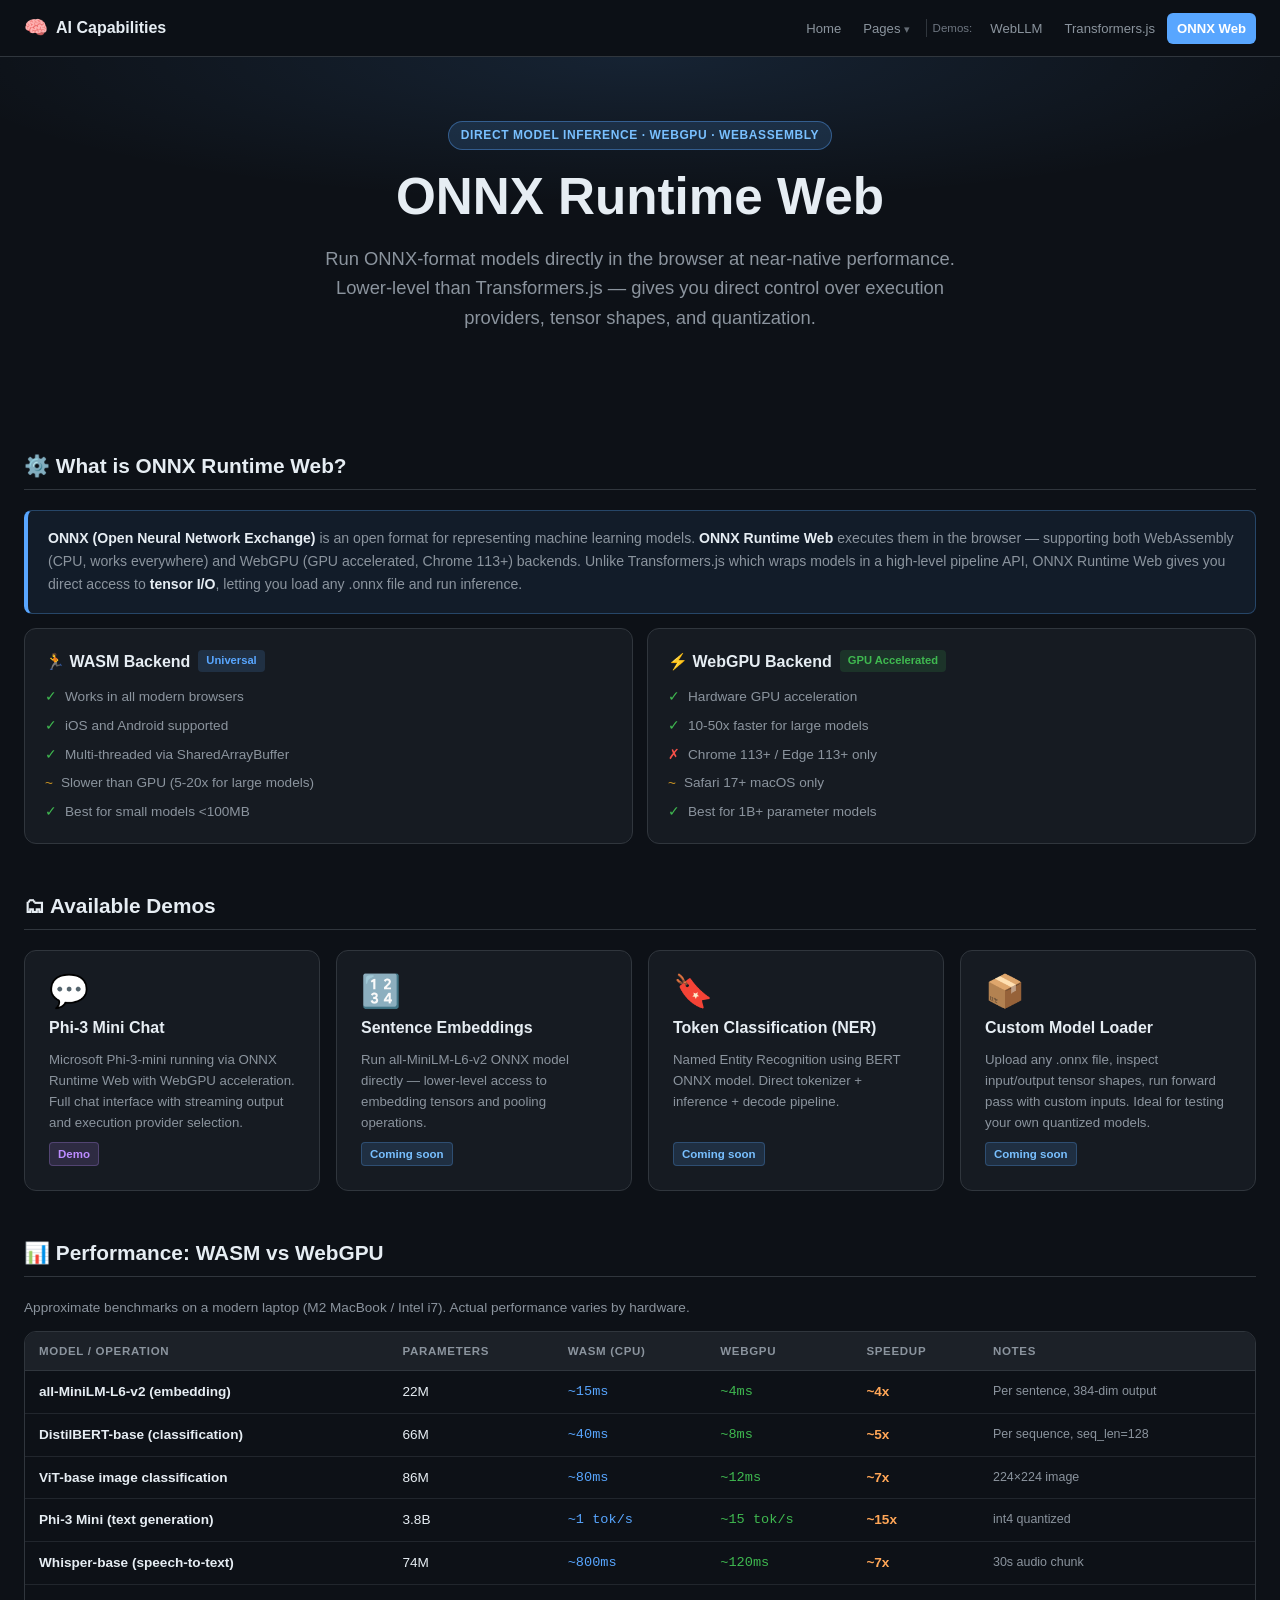
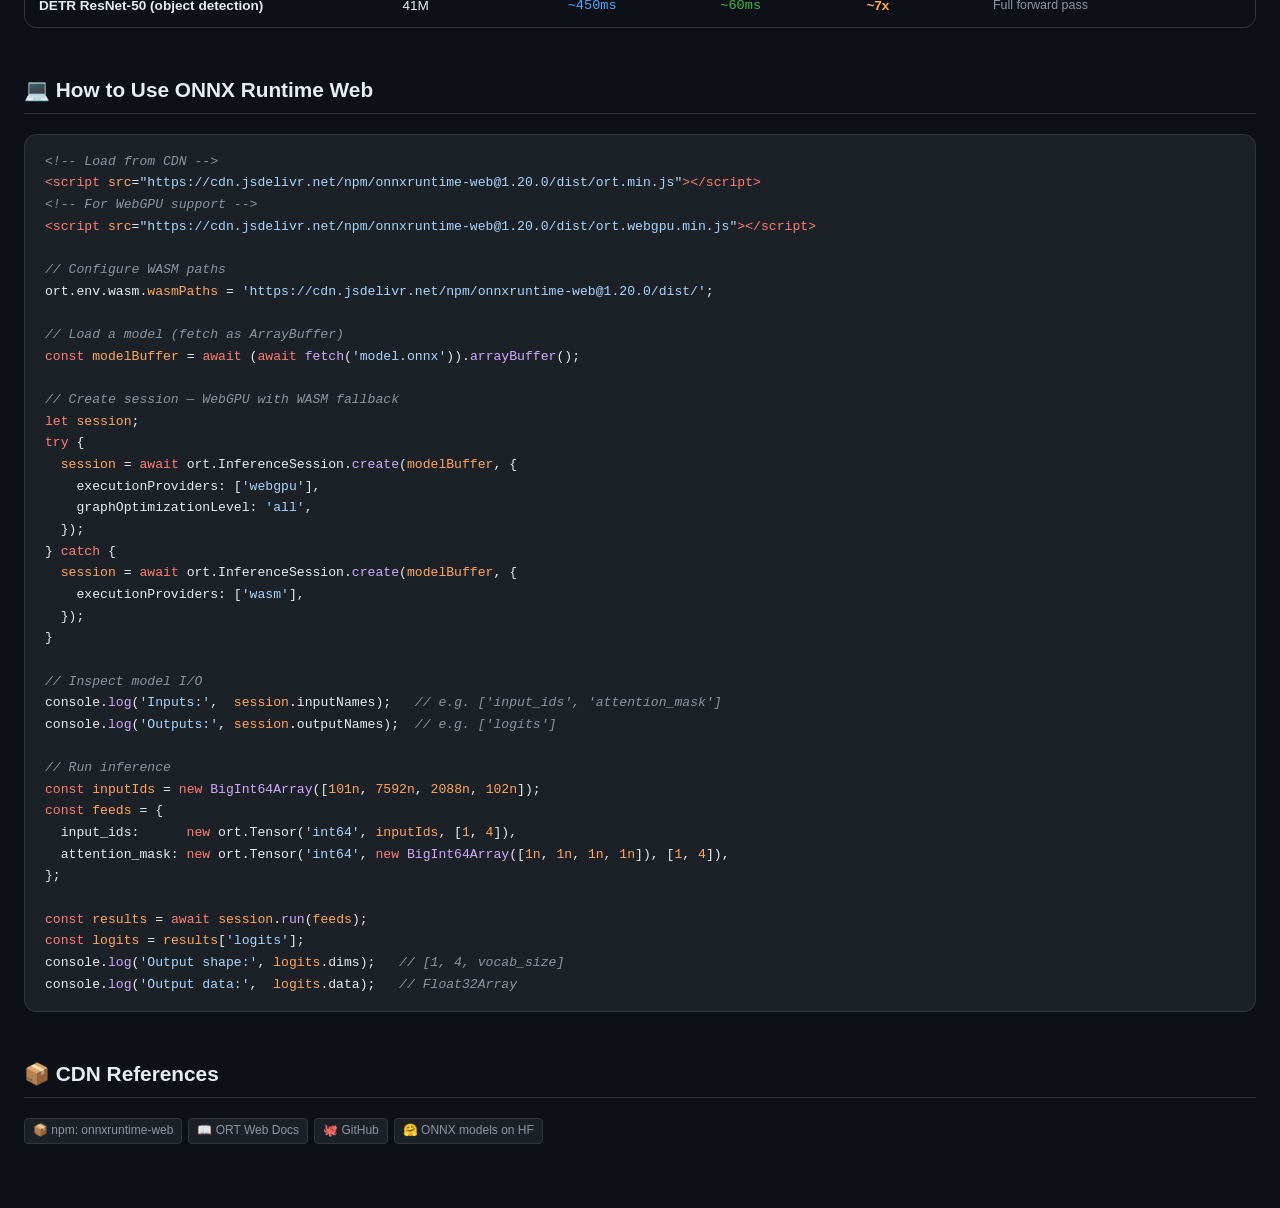
==== commit fd6a9766: "Fix Pages nav: replace broken directory link with hover dropdown menu Co-Authored-By: Claude Sonnet " ====
--- a/demos/onnx-web/index.html
+++ b/demos/onnx-web/index.html
@@ -103,7 +103,17 @@
     </a>
     <div class="nav-links">
       <a class="nav-link" href="../../index.html">Home</a>
-      <a class="nav-link" href="../../pages/">Pages</a>
+      <div class="nav-dropdown">
+        <span class="nav-link nav-dropdown-toggle">Pages</span>
+        <div class="nav-dropdown-menu">
+          <a class="nav-dropdown-item" href="../../pages/open-source.html">Open Source</a>
+          <a class="nav-dropdown-item" href="../../pages/proprietary.html">Proprietary</a>
+          <a class="nav-dropdown-item" href="../../pages/mobile.html">Mobile</a>
+          <a class="nav-dropdown-item" href="../../pages/desktop.html">Desktop</a>
+          <a class="nav-dropdown-item" href="../../pages/datacenter.html">Datacenter</a>
+          <a class="nav-dropdown-item" href="../../pages/agi-roadmap.html">AGI Roadmap</a>
+        </div>
+      </div>
       <span class="nav-demos-label">Demos:</span>
       <a class="nav-link" href="../webllm/index.html">WebLLM</a>
       <a class="nav-link" href="../transformers-js/index.html">Transformers.js</a>
--- a/assets/css/styles.css
+++ b/assets/css/styles.css
@@ -1231,3 +1231,48 @@
   color: var(--yellow);
   border: 1px solid rgba(210,153,34,.25);
 }
+
+/* ---------- Nav dropdown (Pages menu in demo navbars) ---------- */
+.nav-dropdown {
+  position: relative;
+  display: inline-flex;
+  align-items: center;
+}
+.nav-dropdown-toggle {
+  cursor: pointer;
+  user-select: none;
+}
+.nav-dropdown-toggle::after {
+  content: " ▾";
+  font-size: .7rem;
+  opacity: .7;
+}
+.nav-dropdown-menu {
+  display: none;
+  position: absolute;
+  top: calc(100% + 8px);
+  left: 0;
+  background: var(--surface-2);
+  border: 1px solid var(--border-2);
+  border-radius: 8px;
+  min-width: 180px;
+  padding: 6px 0;
+  z-index: 999;
+  box-shadow: 0 8px 24px rgba(0,0,0,.5);
+}
+.nav-dropdown:hover .nav-dropdown-menu,
+.nav-dropdown:focus-within .nav-dropdown-menu {
+  display: block;
+}
+.nav-dropdown-item {
+  display: block;
+  padding: 8px 16px;
+  color: var(--text-dim);
+  text-decoration: none;
+  font-size: .875rem;
+  transition: background .15s, color .15s;
+}
+.nav-dropdown-item:hover {
+  background: var(--surface-3);
+  color: var(--text);
+}
